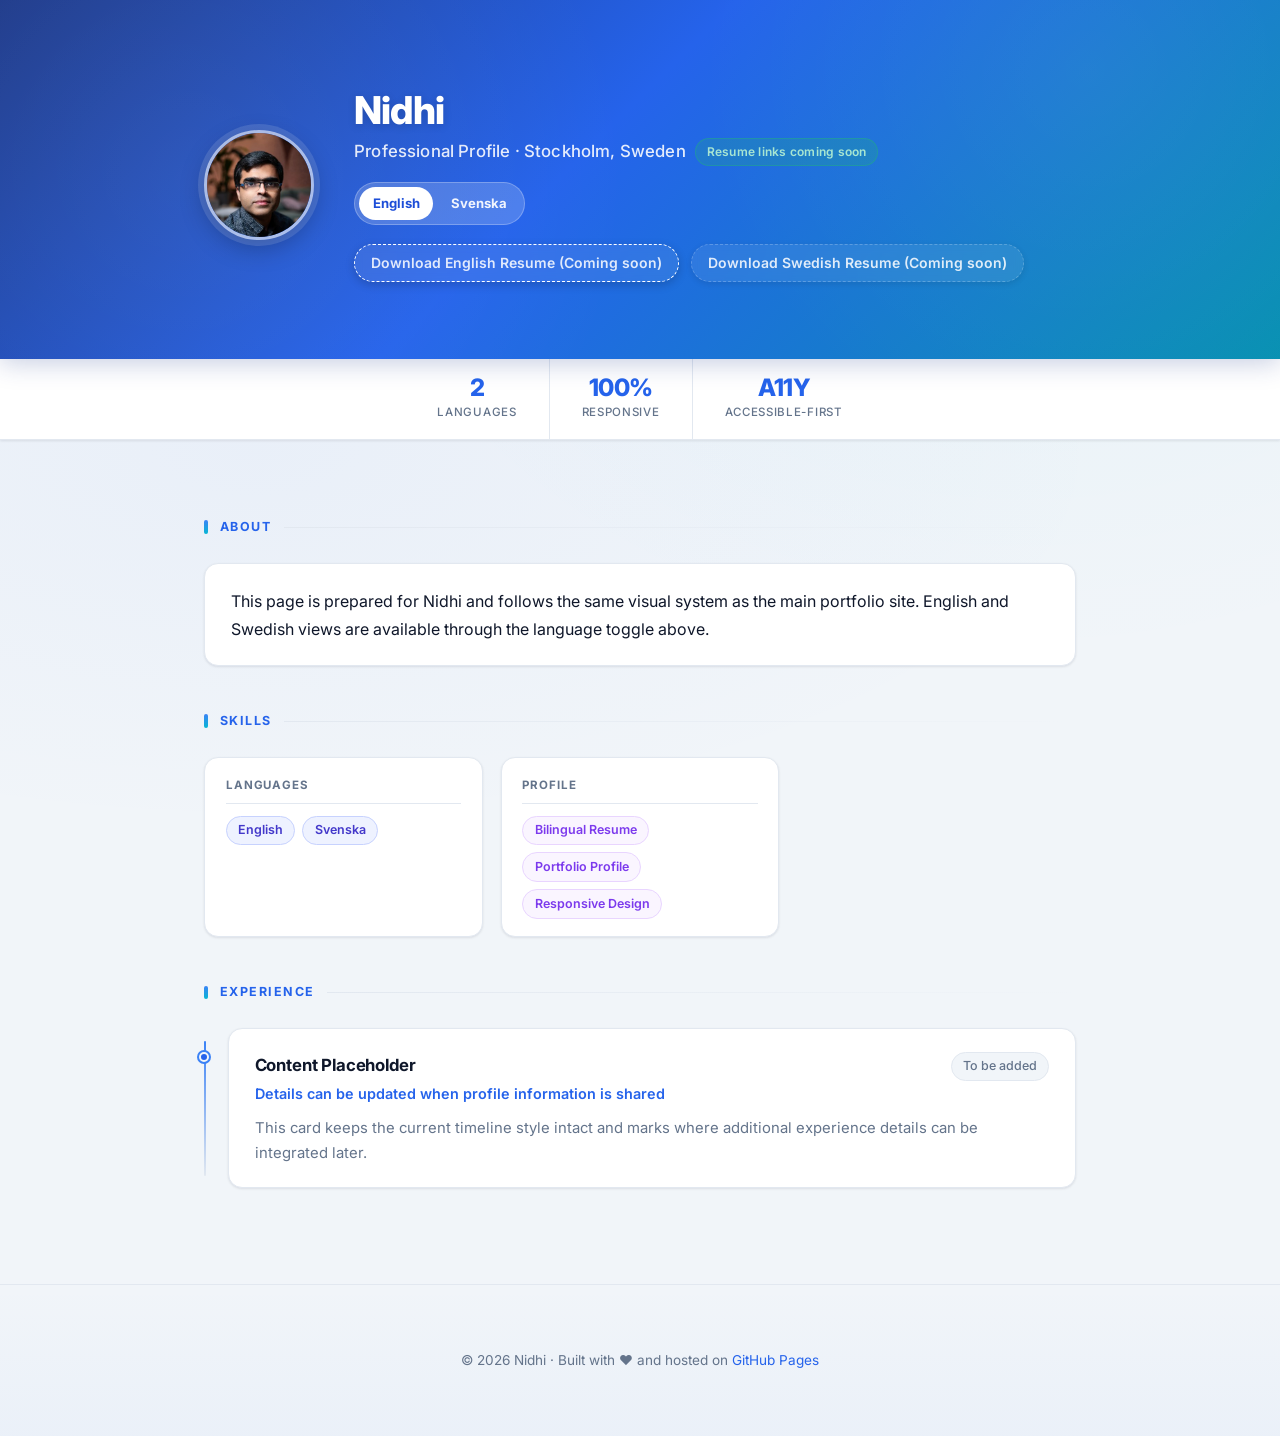
==== nidhi.html @ 3998fdfc "Add bilingual nidhi profile page with resume placeholders" ====
<!DOCTYPE html>
<html lang="en">
<head>
  <meta charset="UTF-8" />
  <meta name="viewport" content="width=device-width, initial-scale=1.0" />
  <meta name="description" content="Nidhi — Profile page with bilingual English/Swedish content and resume placeholders." />
  <title>Nidhi — Profile</title>
  <link rel="preconnect" href="https://fonts.googleapis.com" />
  <link rel="preconnect" href="https://fonts.gstatic.com" crossorigin />
  <link href="https://fonts.googleapis.com/css2?family=Inter:wght@400;500;600;700;800&display=swap" rel="stylesheet" />
  <link rel="stylesheet" href="style.css" />
  <script>document.documentElement.classList.add('js');</script>
  <style>
    .language-toggle {
      margin-top: 1rem;
      display: inline-flex;
      padding: 0.25rem;
      border-radius: 999px;
      background: rgba(255,255,255,0.18);
      border: 1px solid rgba(255,255,255,0.25);
      gap: 0.25rem;
    }

    .language-toggle button {
      border: 0;
      background: transparent;
      color: rgba(255,255,255,0.92);
      font: inherit;
      font-size: 0.82rem;
      font-weight: 700;
      padding: 0.35rem 0.85rem;
      border-radius: 999px;
      cursor: pointer;
      transition: background 0.2s ease, color 0.2s ease;
    }

    .language-toggle button[aria-pressed="true"] {
      background: #fff;
      color: var(--primary-dark);
    }

    .language-toggle button:focus-visible {
      outline: 2px solid #fff;
      outline-offset: 2px;
    }

    .hero-links a.is-placeholder {
      background: rgba(255,255,255,0.08);
      color: rgba(255,255,255,0.85);
      border-style: dashed;
      cursor: not-allowed;
    }

    .hero-links a.is-placeholder:hover {
      transform: none;
      box-shadow: 0 2px 6px rgba(0,0,0,0.1);
      background: rgba(255,255,255,0.08);
      border-color: rgba(255,255,255,0.22);
      text-decoration: none;
    }

    .translation-block[hidden] {
      display: none;
    }
  </style>
</head>
<body>
  <div id="compact-nav" aria-hidden="true" inert>
    <div class="compact-nav-inner">
      <span class="compact-nav-name">Nidhi</span>
      <nav class="compact-nav-links" aria-label="Page sections">
        <a href="#about">About</a>
        <a href="#skills">Skills</a>
        <a href="#experience">Experience</a>
      </nav>
      <a href="#" class="compact-nav-download" aria-disabled="true" onclick="return false;" title="Placeholder link for English resume">
        <svg width="13" height="13" viewBox="0 0 24 24" fill="currentColor" aria-hidden="true"><path d="M12 16l-5-5h3V4h4v7h3l-5 5zm-7 2h14v2H5v-2z"/></svg>
        Resume (EN)
      </a>
    </div>
  </div>

  <header class="hero" id="hero">
    <div class="container">
      <img class="avatar" src="agile_search_65_rt_optimized.jpg" alt="Nidhi" width="110" height="110" />
      <div class="hero-info">
        <h1>Nidhi</h1>
        <p class="title">
          <span data-i18n="title">Professional Profile · Stockholm, Sweden</span>
          <span class="status-badge" data-i18n="availability">Resume links coming soon</span>
        </p>

        <div class="language-toggle" role="group" aria-label="Language selector">
          <button id="lang-en" type="button" aria-pressed="true" aria-controls="content-en">English</button>
          <button id="lang-sv" type="button" aria-pressed="false" aria-controls="content-sv">Svenska</button>
        </div>

        <nav class="hero-links" aria-label="Profile actions">
          <a href="#" class="hero-download-cta is-placeholder" aria-disabled="true" onclick="return false;" title="Placeholder link for English resume" data-i18n="resumeEnCta">Download English Resume (Coming soon)</a>
          <a href="#" class="is-placeholder" aria-disabled="true" onclick="return false;" title="Placeholder link for Swedish resume" data-i18n="resumeSvCta">Download Swedish Resume (Coming soon)</a>
        </nav>
      </div>
    </div>
  </header>

  <div class="stats-strip">
    <div class="container stats-strip-inner">
      <div class="stat-chip"><span class="stat-num">2</span><span class="stat-label" data-i18n="statLanguages">Languages</span></div>
      <div class="stat-chip"><span class="stat-num">100%</span><span class="stat-label" data-i18n="statResponsive">Responsive</span></div>
      <div class="stat-chip"><span class="stat-num">A11Y</span><span class="stat-label" data-i18n="statAccessible">Accessible-first</span></div>
    </div>
  </div>

  <main class="container">
    <section id="about" class="reveal" aria-labelledby="about-heading">
      <h2 class="section-title" id="about-heading" data-i18n="aboutHeading">About</h2>

      <div id="content-en" class="translation-block" lang="en">
        <p class="about-text">This page is prepared for Nidhi and follows the same visual system as the main portfolio site. English and Swedish views are available through the language toggle above.</p>
      </div>

      <div id="content-sv" class="translation-block" lang="sv" hidden>
        <p class="about-text">Den här sidan är förberedd för Nidhi och följer samma visuella stil som huvudportföljen. Engelska och svenska vyer finns via språkväxlaren ovan.</p>
      </div>
    </section>

    <section id="skills" class="reveal" aria-labelledby="skills-heading">
      <h2 class="section-title" id="skills-heading" data-i18n="skillsHeading">Skills</h2>
      <div class="skills-grid">
        <div class="skill-category" data-cat="languages">
          <h3 data-i18n="skillsLangHeading">Languages</h3>
          <div class="tags"><span class="tag">English</span><span class="tag">Svenska</span></div>
        </div>
        <div class="skill-category" data-cat="domains">
          <h3 data-i18n="skillsProfileHeading">Profile</h3>
          <div class="tags"><span class="tag" data-i18n="tagBilingual">Bilingual Resume</span><span class="tag" data-i18n="tagPortfolio">Portfolio Profile</span><span class="tag" data-i18n="tagResponsive">Responsive Design</span></div>
        </div>
      </div>
    </section>

    <section id="experience" class="reveal" aria-labelledby="experience-heading">
      <h2 class="section-title" id="experience-heading" data-i18n="experienceHeading">Experience</h2>
      <div class="timeline">
        <article class="card">
          <div class="card-header">
            <div>
              <div class="card-title" data-i18n="placeholderTitle">Content Placeholder</div>
              <div class="card-subtitle" data-i18n="placeholderSubtitle">Details can be updated when profile information is shared</div>
            </div>
            <span class="card-period" data-i18n="placeholderPeriod">To be added</span>
          </div>
          <div class="card-desc" data-i18n="placeholderDesc">This card keeps the current timeline style intact and marks where additional experience details can be integrated later.</div>
        </article>
      </div>
    </section>
  </main>

  <footer>
    <div class="container">
      <p>© <span id="year"></span> Nidhi · Built with ♥ and hosted on <a href="https://pages.github.com" target="_blank" rel="noopener noreferrer">GitHub Pages</a></p>
    </div>
  </footer>

  <script>
    const translations = {
      en: {
        pageTitle: 'Nidhi — Profile',
        title: 'Professional Profile · Stockholm, Sweden',
        availability: 'Resume links coming soon',
        resumeEnCta: 'Download English Resume (Coming soon)',
        resumeSvCta: 'Download Swedish Resume (Coming soon)',
        statLanguages: 'Languages',
        statResponsive: 'Responsive',
        statAccessible: 'Accessible-first',
        aboutHeading: 'About',
        skillsHeading: 'Skills',
        skillsLangHeading: 'Languages',
        skillsProfileHeading: 'Profile',
        tagBilingual: 'Bilingual Resume',
        tagPortfolio: 'Portfolio Profile',
        tagResponsive: 'Responsive Design',
        experienceHeading: 'Experience',
        placeholderTitle: 'Content Placeholder',
        placeholderSubtitle: 'Details can be updated when profile information is shared',
        placeholderPeriod: 'To be added',
        placeholderDesc: 'This card keeps the current timeline style intact and marks where additional experience details can be integrated later.'
      },
      sv: {
        pageTitle: 'Nidhi — Profil',
        title: 'Professionell profil · Stockholm, Sverige',
        availability: 'CV-länkar kommer snart',
        resumeEnCta: 'Ladda ner engelskt CV (kommer snart)',
        resumeSvCta: 'Ladda ner svenskt CV (kommer snart)',
        statLanguages: 'Språk',
        statResponsive: 'Responsiv',
        statAccessible: 'Tillgänglighetsfokus',
        aboutHeading: 'Om',
        skillsHeading: 'Kompetenser',
        skillsLangHeading: 'Språk',
        skillsProfileHeading: 'Profil',
        tagBilingual: 'Tvåspråkigt CV',
        tagPortfolio: 'Portföljprofil',
        tagResponsive: 'Responsiv design',
        experienceHeading: 'Erfarenhet',
        placeholderTitle: 'Platshållare för innehåll',
        placeholderSubtitle: 'Detaljer kan uppdateras när profilinformation delas',
        placeholderPeriod: 'Läggs till senare',
        placeholderDesc: 'Det här kortet behåller den befintliga tidslinjestilen och markerar var ytterligare erfarenhetsdetaljer kan läggas till senare.'
      }
    };

    function setLanguage(lang) {
      const isEnglish = lang === 'en';
      const enBtn = document.getElementById('lang-en');
      const svBtn = document.getElementById('lang-sv');
      const enBlock = document.getElementById('content-en');
      const svBlock = document.getElementById('content-sv');

      enBtn.setAttribute('aria-pressed', String(isEnglish));
      svBtn.setAttribute('aria-pressed', String(!isEnglish));
      enBlock.hidden = !isEnglish;
      svBlock.hidden = isEnglish;
      document.documentElement.lang = lang;
      document.title = translations[lang].pageTitle;

      document.querySelectorAll('[data-i18n]').forEach((el) => {
        const key = el.getAttribute('data-i18n');
        if (translations[lang][key]) {
          el.textContent = translations[lang][key];
        }
      });
    }

    document.getElementById('lang-en').addEventListener('click', () => setLanguage('en'));
    document.getElementById('lang-sv').addEventListener('click', () => setLanguage('sv'));

    document.getElementById('year').textContent = new Date().getFullYear();

    const hero = document.getElementById('hero');
    const compactNav = document.getElementById('compact-nav');
    const observer = new IntersectionObserver(
      ([entry]) => {
        const visible = !entry.isIntersecting;
        compactNav.classList.toggle('compact-nav--visible', visible);
        compactNav.setAttribute('aria-hidden', String(!visible));
        if (visible) {
          compactNav.removeAttribute('inert');
        } else {
          compactNav.setAttribute('inert', '');
        }
      },
      { threshold: 0.1 }
    );
    observer.observe(hero);

    const revealObserver = new IntersectionObserver(
      (entries) => {
        entries.forEach(entry => {
          if (entry.isIntersecting) {
            entry.target.classList.add('revealed');
            revealObserver.unobserve(entry.target);
          }
        });
      },
      { threshold: 0.08 }
    );
    document.querySelectorAll('.reveal, .card, .skill-category, .stat-chip').forEach(el => {
      revealObserver.observe(el);
    });
  </script>
</body>
</html>
---- style.css ----
/* Reset & Base */
*, *::before, *::after {
  box-sizing: border-box;
  margin: 0;
  padding: 0;
}

:root {
  --primary: #2563eb;
  --primary-dark: #1d4ed8;
  --primary-light: #3b82f6;
  --accent: #06b6d4;
  --accent2: #8b5cf6;
  --text: #0f172a;
  --text-muted: #64748b;
  --bg: #f1f5f9;
  --card: #ffffff;
  --border: #e2e8f0;
  --tag-bg: #eff6ff;
  --tag-color: #1d4ed8;
  --shadow-sm: 0 1px 3px rgba(15,23,42,0.06), 0 1px 2px rgba(15,23,42,0.04);
  --shadow-md: 0 4px 12px rgba(15,23,42,0.08), 0 2px 6px rgba(15,23,42,0.05);
  --shadow-lg: 0 10px 30px rgba(37,99,235,0.12), 0 4px 12px rgba(37,99,235,0.06);
  /* Skill-category palette */
  --cat-languages-bg: #eef2ff;
  --cat-languages-color: #4338ca;
  --cat-languages-border: #c7d2fe;
  --cat-cloud-bg: #e0f2fe;
  --cat-cloud-color: #0369a1;
  --cat-cloud-border: #bae6fd;
  --cat-data-bg: #f0fdfa;
  --cat-data-color: #0f766e;
  --cat-data-border: #99f6e4;
  --cat-devops-bg: #f0fdf4;
  --cat-devops-color: #15803d;
  --cat-devops-border: #bbf7d0;
  --cat-arch-bg: #fffbeb;
  --cat-arch-color: #b45309;
  --cat-arch-border: #fde68a;
  --cat-domains-bg: #faf5ff;
  --cat-domains-color: #7c3aed;
  --cat-domains-border: #e9d5ff;
}

html {
  scroll-behavior: smooth;
  scroll-padding-top: 60px; /* offset anchor scrolling by the height of the compact sticky nav */
}

@media (prefers-reduced-motion: reduce) {
  html { scroll-behavior: auto; }
  .card, .tag, .hero-links a, .skill-category,
  .about-text, .stat-chip, .reveal, #compact-nav {
    transition: none !important;
    animation: none !important;
    opacity: 1 !important;
    transform: none !important;
  }
}

body {
  font-family: 'Inter', 'Segoe UI', system-ui, -apple-system, sans-serif;
  background: var(--bg);
  color: var(--text);
  line-height: 1.65;
  background-image:
    radial-gradient(ellipse at 20% 50%, rgba(37,99,235,0.04) 0%, transparent 60%),
    radial-gradient(ellipse at 80% 10%, rgba(6,182,212,0.05) 0%, transparent 50%);
}

@media (min-width: 768px) and (prefers-reduced-motion: no-preference) {
  body {
    background-attachment: fixed;
  }
}

a {
  color: var(--primary);
  text-decoration: none;
}

a:hover {
  color: var(--primary-dark);
  text-decoration: underline;
}

/* Layout */
.container {
  max-width: 920px;
  margin: 0 auto;
  padding: 2rem 1.5rem;
}

/* ═══════════  COMPACT STICKY NAV  ═══════════ */
#compact-nav {
  position: fixed;
  top: 0;
  left: 0;
  right: 0;
  z-index: 200;
  background: rgba(15, 23, 42, 0.94);
  backdrop-filter: blur(10px);
  -webkit-backdrop-filter: blur(10px);
  border-bottom: 1px solid rgba(255,255,255,0.08);
  box-shadow: 0 2px 16px rgba(0,0,0,0.25);
  transform: translateY(-100%);
  opacity: 0;
  visibility: hidden;
  transition: transform 0.3s ease, opacity 0.3s ease, visibility 0s linear 0.3s;
  pointer-events: none;
}

#compact-nav.compact-nav--visible {
  transform: translateY(0);
  opacity: 1;
  visibility: visible;
  transition: transform 0.3s ease, opacity 0.3s ease, visibility 0s linear 0s;
  pointer-events: auto;
}

.compact-nav-inner {
  max-width: 920px;
  margin: 0 auto;
  padding: 0 1.5rem;
  height: 52px;
  display: flex;
  align-items: center;
  gap: 1.5rem;
}

.compact-nav-name {
  font-size: 0.95rem;
  font-weight: 700;
  color: #fff;
  white-space: nowrap;
  flex-shrink: 0;
}

.compact-nav-links {
  display: flex;
  gap: 0.25rem;
  flex: 1;
  flex-wrap: nowrap;
  overflow-x: auto;
  overflow-y: hidden;
}

.compact-nav-links a {
  color: rgba(255,255,255,0.7);
  font-size: 0.82rem;
  font-weight: 500;
  padding: 0.3rem 0.65rem;
  border-radius: 6px;
  transition: background 0.15s, color 0.15s;
  white-space: nowrap;
}

.compact-nav-links a:hover {
  color: #fff;
  background: rgba(255,255,255,0.1);
  text-decoration: none;
}

.compact-nav-download {
  display: flex;
  align-items: center;
  gap: 0.4rem;
  background: var(--primary);
  color: #fff !important;
  font-size: 0.8rem;
  font-weight: 600;
  padding: 0.35rem 0.85rem;
  border-radius: 6px;
  white-space: nowrap;
  flex-shrink: 0;
  transition: background 0.15s;
  text-decoration: none;
}

.compact-nav-download:hover {
  background: var(--primary-dark);
  text-decoration: none;
}

/* ═══════════  HERO  ═══════════ */
.hero {
  background: linear-gradient(135deg, #1e3a8a 0%, #2563eb 45%, #0891b2 100%);
  color: #fff;
  padding: 3.5rem 0 2.8rem;
  position: relative;
  box-shadow: 0 4px 24px rgba(30,58,138,0.25);
}

.hero::before {
  content: '';
  position: absolute;
  inset: 0;
  background-image:
    radial-gradient(circle at 15% 50%, rgba(255,255,255,0.06) 0%, transparent 40%),
    radial-gradient(circle at 85% 20%, rgba(255,255,255,0.05) 0%, transparent 35%);
  pointer-events: none;
}

.hero .container {
  display: flex;
  align-items: center;
  gap: 2.5rem;
  flex-wrap: wrap;
  position: relative;
}

.avatar {
  width: 110px;
  height: 110px;
  border-radius: 50%;
  object-fit: cover;
  flex-shrink: 0;
  border: 3px solid rgba(255,255,255,0.6);
  box-shadow:
    0 0 0 6px rgba(255,255,255,0.12),
    0 8px 24px rgba(0,0,0,0.25);
}

.hero .container > picture {
  flex-shrink: 0;
}

.hero-info h1 {
  font-size: 2.4rem;
  font-weight: 800;
  line-height: 1.15;
  letter-spacing: -0.02em;
  text-shadow: 0 2px 8px rgba(0,0,0,0.15);
}

.hero-info .title {
  font-size: 1.05rem;
  font-weight: 500;
  opacity: 0.88;
  margin-top: 0.35rem;
  letter-spacing: 0.01em;
  display: flex;
  align-items: center;
  flex-wrap: wrap;
  gap: 0.6rem;
}

/* ── Status badge ── */
.status-badge {
  display: inline-flex;
  align-items: center;
  gap: 0.3rem;
  font-size: 0.75rem;
  font-weight: 600;
  background: rgba(34, 197, 94, 0.2);
  color: #bbf7d0;
  border: 1px solid rgba(34,197,94,0.35);
  padding: 0.2rem 0.65rem;
  border-radius: 99px;
  letter-spacing: 0.02em;
}

.hero-links {
  display: flex;
  flex-wrap: wrap;
  gap: 0.75rem;
  margin-top: 1.2rem;
}

.hero-links a {
  color: #fff;
  font-size: 0.875rem;
  font-weight: 600;
  display: flex;
  align-items: center;
  gap: 0.45rem;
  background: rgba(255,255,255,0.15);
  backdrop-filter: blur(4px);
  padding: 0.4rem 1rem;
  border-radius: 99px;
  border: 1px solid rgba(255,255,255,0.22);
  transition: background 0.2s, transform 0.15s, box-shadow 0.2s;
  box-shadow: 0 2px 6px rgba(0,0,0,0.1);
}

.hero-links a:hover {
  background: rgba(255,255,255,0.28);
  border-color: rgba(255,255,255,0.4);
  text-decoration: none;
  transform: translateY(-1px);
  box-shadow: 0 4px 12px rgba(0,0,0,0.15);
}

/* ── Prominent Download CTA ── */
.hero-links a.hero-download-cta {
  background: #fff;
  color: var(--primary-dark);
  border-color: #fff;
  box-shadow: 0 3px 10px rgba(0,0,0,0.18);
}

.hero-links a.hero-download-cta:hover {
  background: #f0f9ff;
  border-color: #f0f9ff;
  transform: translateY(-2px);
  box-shadow: 0 6px 18px rgba(0,0,0,0.22);
}

/* ═══════════  STATS STRIP  ═══════════ */
.stats-strip {
  background: var(--card);
  border-bottom: 1px solid var(--border);
  box-shadow: var(--shadow-sm);
}

.stats-strip-inner {
  display: flex;
  justify-content: center;
  gap: 0;
  flex-wrap: wrap;
  padding-top: 0;
  padding-bottom: 0;
}

.stat-chip {
  display: flex;
  flex-direction: column;
  align-items: center;
  padding: 1.1rem 2rem;
  gap: 0.15rem;
  border-right: 1px solid var(--border);
  transition: opacity 0.5s ease, transform 0.5s ease, background 0.2s;
}

html.js .stat-chip:not(.revealed) {
  opacity: 0;
  transform: translateY(12px);
}

.stat-chip.revealed {
  opacity: 1;
  transform: none;
}

.stat-chip:last-child {
  border-right: none;
}

.stat-chip:hover {
  background: var(--bg);
}

.stat-num {
  font-size: 1.5rem;
  font-weight: 800;
  color: var(--primary);
  line-height: 1;
  letter-spacing: -0.02em;
}

.stat-label {
  font-size: 0.72rem;
  font-weight: 500;
  color: var(--text-muted);
  text-transform: uppercase;
  letter-spacing: 0.06em;
  white-space: nowrap;
}

/* ═══════════  SECTIONS  ═══════════ */
section {
  padding: 2.8rem 0 0;
}

.section-title {
  font-size: 0.78rem;
  font-weight: 700;
  text-transform: uppercase;
  letter-spacing: 0.12em;
  color: var(--primary);
  display: flex;
  align-items: center;
  gap: 0.75rem;
  margin-bottom: 1.6rem;
}

.section-title::before {
  content: '';
  display: inline-block;
  width: 4px;
  height: 1.1em;
  background: linear-gradient(180deg, var(--primary-light), var(--accent));
  border-radius: 2px;
  flex-shrink: 0;
}

.section-title::after {
  content: '';
  flex: 1;
  height: 1px;
  background: linear-gradient(90deg, var(--border) 0%, transparent 100%);
}

/* ═══════════  ABOUT  ═══════════ */
.about-text {
  font-size: 1rem;
  color: var(--text);
  line-height: 1.75;
  background: var(--card);
  border: 1px solid var(--border);
  border-radius: 14px;
  padding: 1.4rem 1.6rem;
  box-shadow: var(--shadow-sm);
  transition: box-shadow 0.2s, transform 0.2s;
}

.about-text:hover {
  box-shadow: var(--shadow-md);
  transform: translateY(-2px);
}

/* ═══════════  SKILLS  ═══════════ */
.skills-grid {
  display: grid;
  grid-template-columns: repeat(auto-fill, minmax(230px, 1fr));
  gap: 1.1rem;
}

.skill-category {
  background: var(--card);
  border: 1px solid var(--border);
  border-radius: 14px;
  padding: 1.1rem 1.3rem;
  box-shadow: var(--shadow-sm);
  transition: box-shadow 0.2s, transform 0.2s, opacity 0.5s;
}

html.js .skill-category:not(.revealed) {
  opacity: 0;
  transform: translateY(14px);
}

.skill-category.revealed {
  opacity: 1;
  transform: none;
}

.skill-category:hover {
  box-shadow: var(--shadow-md);
  transform: translateY(-2px);
}

.skill-category h3 {
  font-size: 0.72rem;
  font-weight: 700;
  color: var(--text-muted);
  margin-bottom: 0.75rem;
  text-transform: uppercase;
  letter-spacing: 0.08em;
  padding-bottom: 0.5rem;
  border-bottom: 1px solid var(--border);
}

/* ── Category-specific tag colors ── */
.skill-category[data-cat="languages"] .tag {
  background: var(--cat-languages-bg);
  color: var(--cat-languages-color);
  border-color: var(--cat-languages-border);
}
.skill-category[data-cat="languages"] .tag:hover {
  background: var(--cat-languages-color);
  color: #fff;
  border-color: var(--cat-languages-color);
}

.skill-category[data-cat="cloud"] .tag {
  background: var(--cat-cloud-bg);
  color: var(--cat-cloud-color);
  border-color: var(--cat-cloud-border);
}
.skill-category[data-cat="cloud"] .tag:hover {
  background: var(--cat-cloud-color);
  color: #fff;
  border-color: var(--cat-cloud-color);
}

.skill-category[data-cat="data"] .tag {
  background: var(--cat-data-bg);
  color: var(--cat-data-color);
  border-color: var(--cat-data-border);
}
.skill-category[data-cat="data"] .tag:hover {
  background: var(--cat-data-color);
  color: #fff;
  border-color: var(--cat-data-color);
}

.skill-category[data-cat="devops"] .tag {
  background: var(--cat-devops-bg);
  color: var(--cat-devops-color);
  border-color: var(--cat-devops-border);
}
.skill-category[data-cat="devops"] .tag:hover {
  background: var(--cat-devops-color);
  color: #fff;
  border-color: var(--cat-devops-color);
}

.skill-category[data-cat="arch"] .tag {
  background: var(--cat-arch-bg);
  color: var(--cat-arch-color);
  border-color: var(--cat-arch-border);
}
.skill-category[data-cat="arch"] .tag:hover {
  background: var(--cat-arch-color);
  color: #fff;
  border-color: var(--cat-arch-color);
}

.skill-category[data-cat="domains"] .tag {
  background: var(--cat-domains-bg);
  color: var(--cat-domains-color);
  border-color: var(--cat-domains-border);
}
.skill-category[data-cat="domains"] .tag:hover {
  background: var(--cat-domains-color);
  color: #fff;
  border-color: var(--cat-domains-color);
}

.tags {
  display: flex;
  flex-wrap: wrap;
  gap: 0.45rem;
}

.tag {
  background: var(--tag-bg);
  color: var(--tag-color);
  font-size: 0.78rem;
  font-weight: 600;
  padding: 0.22rem 0.7rem;
  border-radius: 99px;
  border: 1px solid #bfdbfe;
  transition: background 0.15s, color 0.15s, transform 0.15s;
}

.tag:hover {
  background: var(--primary);
  color: #fff;
  border-color: var(--primary);
  transform: scale(1.05);
}

/* ═══════════  EXPERIENCE & EDUCATION — TIMELINE  ═══════════ */
.timeline {
  display: flex;
  flex-direction: column;
  gap: 1rem;
  position: relative;
}

.timeline::before {
  content: '';
  position: absolute;
  left: 0;
  top: 0.8rem;
  bottom: 0.8rem;
  width: 2px;
  background: linear-gradient(180deg, var(--primary-light) 0%, var(--border) 100%);
  border-radius: 2px;
}

.card {
  background: var(--card);
  border: 1px solid var(--border);
  border-radius: 14px;
  padding: 1.4rem 1.6rem;
  box-shadow: var(--shadow-sm);
  transition: box-shadow 0.22s, transform 0.22s, opacity 0.5s;
  margin-left: 1.5rem;
  position: relative;
}

html.js .card:not(.revealed) {
  opacity: 0;
  transform: translateX(-8px);
}

.card.revealed {
  opacity: 1;
  transform: none;
}

.card::before {
  content: '';
  position: absolute;
  left: -1.85rem;
  top: 1.4rem;
  width: 10px;
  height: 10px;
  border-radius: 50%;
  background: var(--primary);
  border: 2px solid var(--bg);
  box-shadow: 0 0 0 2px var(--primary-light);
}

.card:hover {
  box-shadow: var(--shadow-lg);
  transform: translateX(3px);
}

.card-header {
  display: flex;
  justify-content: space-between;
  align-items: flex-start;
  flex-wrap: wrap;
  gap: 0.5rem;
  margin-bottom: 0.5rem;
}

.card-title {
  font-size: 1.05rem;
  font-weight: 700;
  color: var(--text);
  letter-spacing: -0.01em;
  display: flex;
  align-items: center;
  gap: 0.5rem;
  flex-wrap: wrap;
}

.card-subtitle {
  font-size: 0.9rem;
  color: var(--primary);
  font-weight: 600;
  margin-top: 0.15rem;
}

.card-period {
  font-size: 0.78rem;
  font-weight: 500;
  color: var(--text-muted);
  background: var(--bg);
  padding: 0.2rem 0.7rem;
  border-radius: 99px;
  border: 1px solid var(--border);
  white-space: nowrap;
}

.card-desc {
  margin-top: 0.65rem;
  color: var(--text-muted);
  font-size: 0.93rem;
  line-height: 1.65;
}

.card-desc ul {
  padding-left: 1.2rem;
  margin-top: 0.3rem;
}

.card-desc ul li {
  margin-bottom: 0.3rem;
}

/* ── Tech-stack tag row ── */
.card-stack {
  display: flex;
  flex-wrap: wrap;
  gap: 0.4rem;
  margin-top: 0.9rem;
  padding-top: 0.75rem;
  border-top: 1px dashed var(--border);
}

/* ═══════════  CERTIFICATION BADGES  ═══════════ */
.cert-aws  { border-left: 4px solid #FF9900; }
.cert-azure { border-left: 4px solid #0078D4; }
.cert-gcp  { border-left: 4px solid #34A853; }

.cert-badge {
  display: inline-flex;
  align-items: center;
  justify-content: center;
  font-size: 0.65rem;
  font-weight: 800;
  padding: 0.2rem 0.45rem;
  border-radius: 5px;
  letter-spacing: 0.04em;
  flex-shrink: 0;
}

.cert-badge-aws {
  background: #fff3e0;
  color: #c25200;
  border: 1px solid #ffcc80;
}

.cert-badge-azure {
  background: #e3f2fd;
  color: #0057a8;
  border: 1px solid #90caf9;
}

.cert-badge-gcp {
  background: #e8f5e9;
  color: #1b6e2e;
  border: 1px solid #a5d6a7;
}

/* ═══════════  SCROLL REVEAL (sections)  ═══════════ */
.reveal {
  transition: opacity 0.55s ease, transform 0.55s ease;
}

html.js .reveal:not(.revealed) {
  opacity: 0;
  transform: translateY(20px);
}

.reveal.revealed {
  opacity: 1;
  transform: none;
}

/* ═══════════  PROJECTS (kept for future use)  ═══════════ */
.projects-grid {
  display: grid;
  grid-template-columns: repeat(auto-fill, minmax(260px, 1fr));
  gap: 1.2rem;
}

.project-card .tags {
  margin-bottom: 0.8rem;
}

.project-card {
  background: var(--card);
  border: 1px solid var(--border);
  border-radius: 14px;
  padding: 1.3rem 1.4rem;
  box-shadow: var(--shadow-sm);
  display: flex;
  flex-direction: column;
  transition: box-shadow 0.2s, transform 0.2s;
}

.project-card:hover {
  box-shadow: var(--shadow-lg);
  transform: translateY(-3px);
}

.project-card h3 {
  font-size: 1rem;
  font-weight: 700;
  margin-bottom: 0.4rem;
}

.project-card p {
  font-size: 0.9rem;
  color: var(--text-muted);
  flex: 1;
  margin-bottom: 0.8rem;
}

.project-link {
  font-size: 0.85rem;
  font-weight: 600;
  color: var(--primary);
  align-self: flex-start;
}

/* ═══════════  FOOTER  ═══════════ */
footer {
  margin-top: 4rem;
  padding: 2rem 0;
  text-align: center;
  color: var(--text-muted);
  font-size: 0.85rem;
  border-top: 1px solid var(--border);
  background: linear-gradient(180deg, transparent, rgba(37,99,235,0.03));
}

/* ═══════════  RESPONSIVE  ═══════════ */
@media (max-width: 600px) {
  .hero-info h1 { font-size: 1.8rem; }
  .hero .container { gap: 1.4rem; }
  .avatar { width: 85px; height: 85px; }
  .card-header { flex-direction: column; }
  .timeline::before { display: none; }
  .card { margin-left: 0; }
  .card::before { display: none; }
  .compact-nav-links { display: none; }
  .stat-chip { padding: 0.8rem 1.2rem; }
  .stats-strip-inner { justify-content: flex-start; }
}

/* ═══════════  PRINT STYLESHEET  ═══════════ */
@media print {
  * {
    -webkit-print-color-adjust: exact;
    print-color-adjust: exact;
  }

  #compact-nav,
  .hero-links a.hero-download-cta,
  .status-badge {
    display: none !important;
  }

  body {
    background: #fff !important;
    background-image: none !important;
    color: #000 !important;
    font-size: 10pt;
    line-height: 1.4;
  }

  .hero {
    background: #1e3a8a !important;
    padding: 1.2rem 0;
    box-shadow: none;
    page-break-after: avoid;
  }

  .hero-info h1 {
    font-size: 18pt;
  }

  .stats-strip {
    border: none;
    box-shadow: none;
  }

  .stat-chip {
    opacity: 1 !important;
    transform: none !important;
  }

  .reveal, .card, .skill-category {
    opacity: 1 !important;
    transform: none !important;
    transition: none !important;
  }

  .card {
    box-shadow: none !important;
    border: 1px solid #ccc !important;
    page-break-inside: avoid;
    margin-left: 0 !important;
    transform: none !important;
  }

  .card::before {
    display: none;
  }

  .timeline::before {
    display: none;
  }

  .skill-category {
    box-shadow: none !important;
    border: 1px solid #ddd !important;
  }

  .cert-aws  { border-left: 4px solid #FF9900 !important; }
  .cert-azure { border-left: 4px solid #0078D4 !important; }
  .cert-gcp  { border-left: 4px solid #34A853 !important; }

  footer {
    margin-top: 1rem;
    page-break-before: avoid;
  }

  a[href]::after {
    content: none;
  }
}
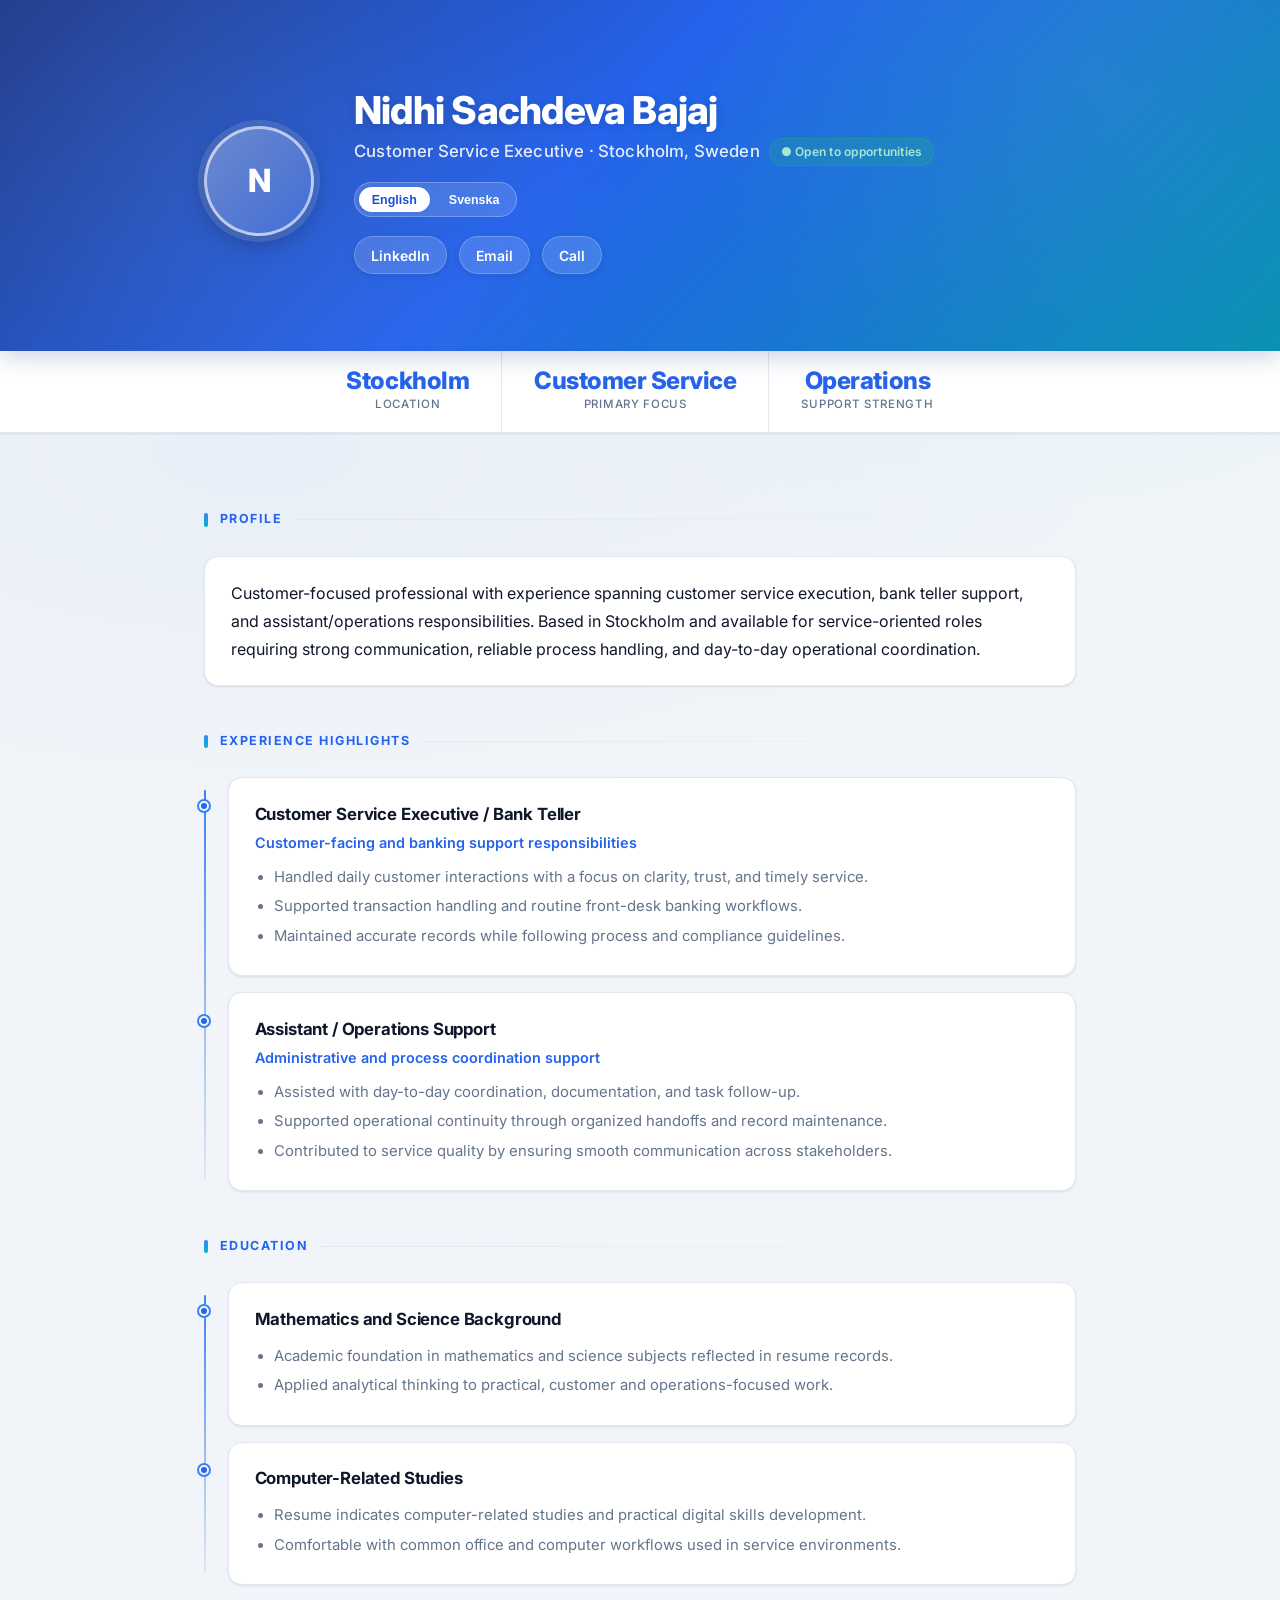
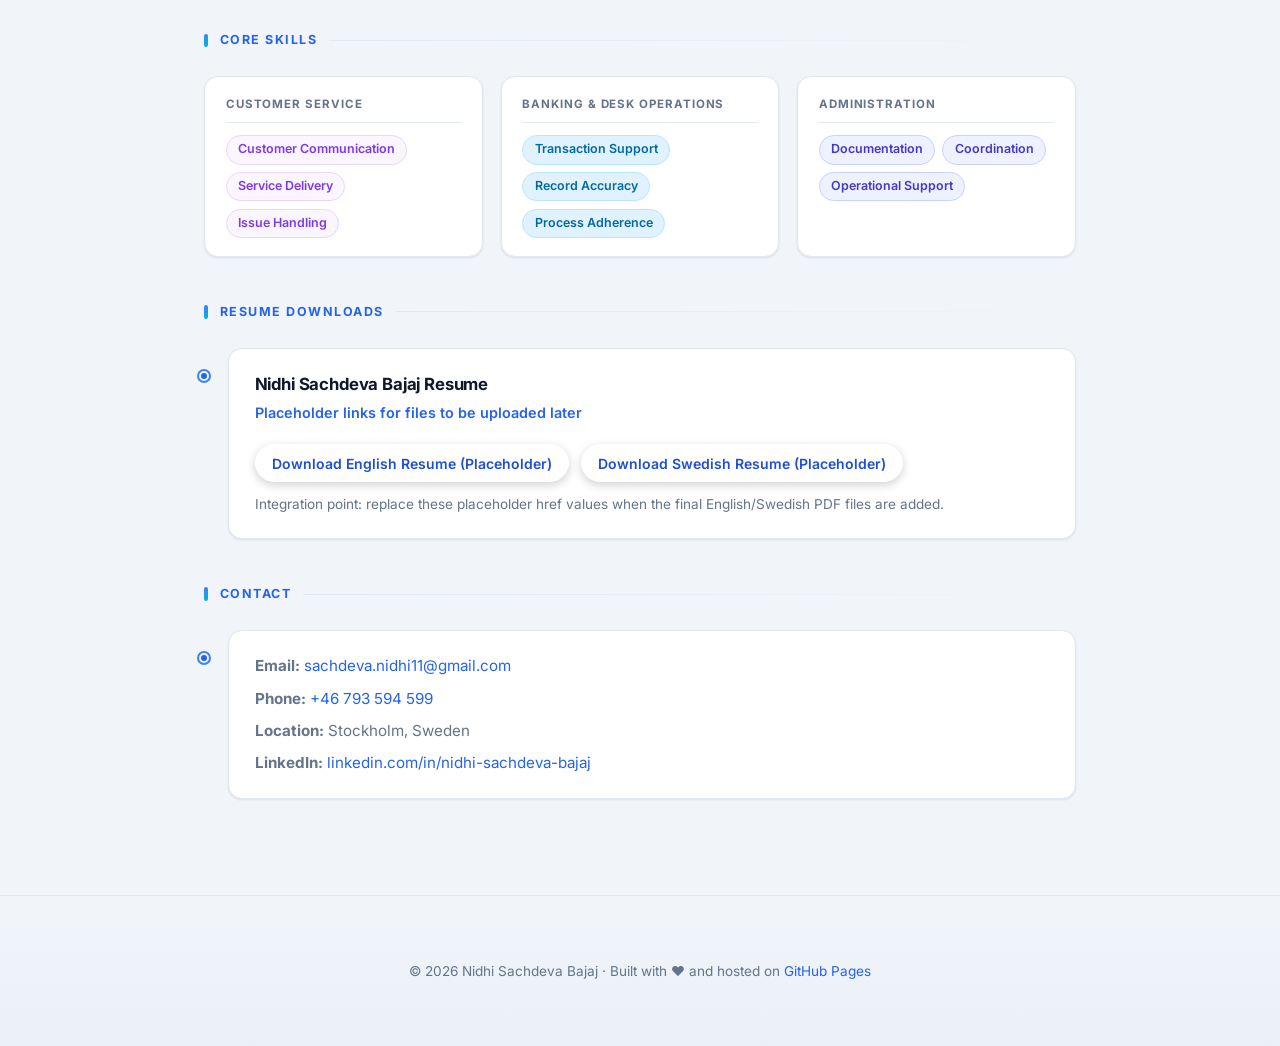
==== commit fe5d923e: "feat: add new nidhi resume page with EN/SV toggle and download placeholders" ====
--- a/nidhi.html
+++ b/nidhi.html
@@ -3,101 +3,93 @@
 <head>
   <meta charset="UTF-8" />
   <meta name="viewport" content="width=device-width, initial-scale=1.0" />
-  <meta name="description" content="Nidhi — Profile page with bilingual English/Swedish content and resume placeholders." />
-  <title>Nidhi — Profile</title>
+  <meta name="description" content="Nidhi Sachdeva Bajaj Resume — customer service, banking support, and operations profile based in Stockholm, Sweden." />
+  <title>Nidhi Sachdeva Bajaj Resume</title>
   <link rel="preconnect" href="https://fonts.googleapis.com" />
   <link rel="preconnect" href="https://fonts.gstatic.com" crossorigin />
   <link href="https://fonts.googleapis.com/css2?family=Inter:wght@400;500;600;700;800&display=swap" rel="stylesheet" />
   <link rel="stylesheet" href="style.css" />
   <script>document.documentElement.classList.add('js');</script>
   <style>
-    .language-toggle {
+    .avatar-placeholder {
+      display: inline-flex;
+      align-items: center;
+      justify-content: center;
+      background: linear-gradient(135deg, rgba(255,255,255,0.3), rgba(255,255,255,0.1));
+      color: #ffffff;
+      font-size: 2rem;
+      font-weight: 800;
+    }
+    .lang-switch {
+      display: inline-flex;
+      align-items: center;
+      gap: 0.4rem;
       margin-top: 1rem;
-      display: inline-flex;
       padding: 0.25rem;
       border-radius: 999px;
-      background: rgba(255,255,255,0.18);
+      background: rgba(255,255,255,0.14);
       border: 1px solid rgba(255,255,255,0.25);
-      gap: 0.25rem;
-    }
-
-    .language-toggle button {
+    }
+    .lang-switch button {
       border: 0;
+      border-radius: 999px;
+      padding: 0.35rem 0.8rem;
+      font-weight: 700;
+      font-size: 0.78rem;
+      cursor: pointer;
+      color: #fff;
       background: transparent;
-      color: rgba(255,255,255,0.92);
-      font: inherit;
-      font-size: 0.82rem;
-      font-weight: 700;
-      padding: 0.35rem 0.85rem;
-      border-radius: 999px;
-      cursor: pointer;
-      transition: background 0.2s ease, color 0.2s ease;
-    }
-
-    .language-toggle button[aria-pressed="true"] {
+    }
+    .lang-switch button[aria-pressed="true"] {
       background: #fff;
       color: var(--primary-dark);
     }
-
-    .language-toggle button:focus-visible {
-      outline: 2px solid #fff;
-      outline-offset: 2px;
-    }
-
-    .hero-links a.is-placeholder {
-      background: rgba(255,255,255,0.08);
-      color: rgba(255,255,255,0.85);
-      border-style: dashed;
-      cursor: not-allowed;
-    }
-
-    .hero-links a.is-placeholder:hover {
-      transform: none;
-      box-shadow: 0 2px 6px rgba(0,0,0,0.1);
-      background: rgba(255,255,255,0.08);
-      border-color: rgba(255,255,255,0.22);
-      text-decoration: none;
-    }
-
-    .translation-block[hidden] {
-      display: none;
+    .placeholder-note {
+      margin-top: 0.7rem;
+      color: var(--text-muted);
+      font-size: 0.85rem;
+    }
+    .contact-list {
+      list-style: none;
+      display: grid;
+      gap: 0.45rem;
+      color: var(--text-muted);
+      font-size: 0.95rem;
     }
   </style>
 </head>
 <body>
   <div id="compact-nav" aria-hidden="true" inert>
     <div class="compact-nav-inner">
-      <span class="compact-nav-name">Nidhi</span>
+      <span class="compact-nav-name">Nidhi Sachdeva Bajaj</span>
       <nav class="compact-nav-links" aria-label="Page sections">
-        <a href="#about">About</a>
-        <a href="#skills">Skills</a>
-        <a href="#experience">Experience</a>
+        <a href="#about" data-i18n="nav_about">About</a>
+        <a href="#experience" data-i18n="nav_experience">Experience</a>
+        <a href="#education" data-i18n="nav_education">Education</a>
+        <a href="#skills" data-i18n="nav_skills">Skills</a>
+        <a href="#downloads" data-i18n="nav_downloads">Downloads</a>
       </nav>
-      <a href="#" class="compact-nav-download" aria-disabled="true" onclick="return false;" title="Placeholder link for English resume">
-        <svg width="13" height="13" viewBox="0 0 24 24" fill="currentColor" aria-hidden="true"><path d="M12 16l-5-5h3V4h4v7h3l-5 5zm-7 2h14v2H5v-2z"/></svg>
-        Resume (EN)
-      </a>
+      <a href="#downloads" class="compact-nav-download" data-i18n="compact_download">Resume PDFs</a>
     </div>
   </div>
 
   <header class="hero" id="hero">
     <div class="container">
-      <img class="avatar" src="agile_search_65_rt_optimized.jpg" alt="Nidhi" width="110" height="110" />
+      <div class="avatar avatar-placeholder" aria-hidden="true">N</div>
       <div class="hero-info">
-        <h1>Nidhi</h1>
+        <h1>Nidhi Sachdeva Bajaj</h1>
         <p class="title">
-          <span data-i18n="title">Professional Profile · Stockholm, Sweden</span>
-          <span class="status-badge" data-i18n="availability">Resume links coming soon</span>
+          <span data-i18n="hero_title">Customer Service Executive · Stockholm, Sweden</span>
+          <span class="status-badge" data-i18n="hero_status">● Open to opportunities</span>
         </p>
-
-        <div class="language-toggle" role="group" aria-label="Language selector">
-          <button id="lang-en" type="button" aria-pressed="true" aria-controls="content-en">English</button>
-          <button id="lang-sv" type="button" aria-pressed="false" aria-controls="content-sv">Svenska</button>
+        <div class="lang-switch" role="group" aria-label="Language switch">
+          <button type="button" data-lang="en" aria-pressed="true">English</button>
+          <button type="button" data-lang="sv" aria-pressed="false">Svenska</button>
         </div>
-
-        <nav class="hero-links" aria-label="Profile actions">
-          <a href="#" class="hero-download-cta is-placeholder" aria-disabled="true" onclick="return false;" title="Placeholder link for English resume" data-i18n="resumeEnCta">Download English Resume (Coming soon)</a>
-          <a href="#" class="is-placeholder" aria-disabled="true" onclick="return false;" title="Placeholder link for Swedish resume" data-i18n="resumeSvCta">Download Swedish Resume (Coming soon)</a>
+        <nav class="hero-links" aria-label="Contact links">
+          <a href="https://www.linkedin.com/in/nidhi-sachdeva-bajaj" target="_blank" rel="noopener noreferrer">LinkedIn</a>
+          <a href="mailto:sachdeva.nidhi11@gmail.com" data-i18n="hero_email">Email</a>
+          <a href="tel:+46793594599" data-i18n="hero_phone">Call</a>
         </nav>
       </div>
     </div>
@@ -105,136 +97,313 @@
 
   <div class="stats-strip">
     <div class="container stats-strip-inner">
-      <div class="stat-chip"><span class="stat-num">2</span><span class="stat-label" data-i18n="statLanguages">Languages</span></div>
-      <div class="stat-chip"><span class="stat-num">100%</span><span class="stat-label" data-i18n="statResponsive">Responsive</span></div>
-      <div class="stat-chip"><span class="stat-num">A11Y</span><span class="stat-label" data-i18n="statAccessible">Accessible-first</span></div>
+      <div class="stat-chip">
+        <span class="stat-num">Stockholm</span>
+        <span class="stat-label" data-i18n="stat_location">Location</span>
+      </div>
+      <div class="stat-chip">
+        <span class="stat-num" data-i18n="stat_role_value">Customer Service</span>
+        <span class="stat-label" data-i18n="stat_role_label">Primary Focus</span>
+      </div>
+      <div class="stat-chip">
+        <span class="stat-num" data-i18n="stat_ops_value">Operations</span>
+        <span class="stat-label" data-i18n="stat_ops_label">Support Strength</span>
+      </div>
     </div>
   </div>
 
   <main class="container">
     <section id="about" class="reveal" aria-labelledby="about-heading">
-      <h2 class="section-title" id="about-heading" data-i18n="aboutHeading">About</h2>
-
-      <div id="content-en" class="translation-block" lang="en">
-        <p class="about-text">This page is prepared for Nidhi and follows the same visual system as the main portfolio site. English and Swedish views are available through the language toggle above.</p>
-      </div>
-
-      <div id="content-sv" class="translation-block" lang="sv" hidden>
-        <p class="about-text">Den här sidan är förberedd för Nidhi och följer samma visuella stil som huvudportföljen. Engelska och svenska vyer finns via språkväxlaren ovan.</p>
-      </div>
-    </section>
-
-    <section id="skills" class="reveal" aria-labelledby="skills-heading">
-      <h2 class="section-title" id="skills-heading" data-i18n="skillsHeading">Skills</h2>
-      <div class="skills-grid">
-        <div class="skill-category" data-cat="languages">
-          <h3 data-i18n="skillsLangHeading">Languages</h3>
-          <div class="tags"><span class="tag">English</span><span class="tag">Svenska</span></div>
-        </div>
-        <div class="skill-category" data-cat="domains">
-          <h3 data-i18n="skillsProfileHeading">Profile</h3>
-          <div class="tags"><span class="tag" data-i18n="tagBilingual">Bilingual Resume</span><span class="tag" data-i18n="tagPortfolio">Portfolio Profile</span><span class="tag" data-i18n="tagResponsive">Responsive Design</span></div>
-        </div>
-      </div>
+      <h2 class="section-title" id="about-heading" data-i18n="about_heading">Profile</h2>
+      <p class="about-text" data-i18n="about_text">
+        Customer-focused professional with experience spanning customer service execution, bank teller support, and assistant/operations responsibilities. Based in Stockholm and available for service-oriented roles requiring strong communication, reliable process handling, and day-to-day operational coordination.
+      </p>
     </section>
 
     <section id="experience" class="reveal" aria-labelledby="experience-heading">
-      <h2 class="section-title" id="experience-heading" data-i18n="experienceHeading">Experience</h2>
+      <h2 class="section-title" id="experience-heading" data-i18n="experience_heading">Experience Highlights</h2>
       <div class="timeline">
         <article class="card">
           <div class="card-header">
             <div>
-              <div class="card-title" data-i18n="placeholderTitle">Content Placeholder</div>
-              <div class="card-subtitle" data-i18n="placeholderSubtitle">Details can be updated when profile information is shared</div>
+              <div class="card-title" data-i18n="exp1_title">Customer Service Executive / Bank Teller</div>
+              <div class="card-subtitle" data-i18n="exp1_subtitle">Customer-facing and banking support responsibilities</div>
             </div>
-            <span class="card-period" data-i18n="placeholderPeriod">To be added</span>
-          </div>
-          <div class="card-desc" data-i18n="placeholderDesc">This card keeps the current timeline style intact and marks where additional experience details can be integrated later.</div>
+          </div>
+          <div class="card-desc">
+            <ul>
+              <li data-i18n="exp1_b1">Handled daily customer interactions with a focus on clarity, trust, and timely service.</li>
+              <li data-i18n="exp1_b2">Supported transaction handling and routine front-desk banking workflows.</li>
+              <li data-i18n="exp1_b3">Maintained accurate records while following process and compliance guidelines.</li>
+            </ul>
+          </div>
         </article>
-      </div>
+
+        <article class="card">
+          <div class="card-header">
+            <div>
+              <div class="card-title" data-i18n="exp2_title">Assistant / Operations Support</div>
+              <div class="card-subtitle" data-i18n="exp2_subtitle">Administrative and process coordination support</div>
+            </div>
+          </div>
+          <div class="card-desc">
+            <ul>
+              <li data-i18n="exp2_b1">Assisted with day-to-day coordination, documentation, and task follow-up.</li>
+              <li data-i18n="exp2_b2">Supported operational continuity through organized handoffs and record maintenance.</li>
+              <li data-i18n="exp2_b3">Contributed to service quality by ensuring smooth communication across stakeholders.</li>
+            </ul>
+          </div>
+        </article>
+      </div>
+    </section>
+
+    <section id="education" class="reveal" aria-labelledby="education-heading">
+      <h2 class="section-title" id="education-heading" data-i18n="education_heading">Education</h2>
+      <div class="timeline">
+        <article class="card">
+          <div class="card-header">
+            <div>
+              <div class="card-title" data-i18n="edu1_title">Mathematics and Science Background</div>
+            </div>
+          </div>
+          <div class="card-desc">
+            <ul>
+              <li data-i18n="edu1_b1">Academic foundation in mathematics and science subjects reflected in resume records.</li>
+              <li data-i18n="edu1_b2">Applied analytical thinking to practical, customer and operations-focused work.</li>
+            </ul>
+          </div>
+        </article>
+
+        <article class="card">
+          <div class="card-header">
+            <div>
+              <div class="card-title" data-i18n="edu2_title">Computer-Related Studies</div>
+            </div>
+          </div>
+          <div class="card-desc">
+            <ul>
+              <li data-i18n="edu2_b1">Resume indicates computer-related studies and practical digital skills development.</li>
+              <li data-i18n="edu2_b2">Comfortable with common office and computer workflows used in service environments.</li>
+            </ul>
+          </div>
+        </article>
+      </div>
+    </section>
+
+    <section id="skills" class="reveal" aria-labelledby="skills-heading">
+      <h2 class="section-title" id="skills-heading" data-i18n="skills_heading">Core Skills</h2>
+      <div class="skills-grid">
+        <div class="skill-category" data-cat="domains">
+          <h3 data-i18n="skills_cat1">Customer Service</h3>
+          <div class="tags">
+            <span class="tag" data-i18n="skills_c1_t1">Customer Communication</span>
+            <span class="tag" data-i18n="skills_c1_t2">Service Delivery</span>
+            <span class="tag" data-i18n="skills_c1_t3">Issue Handling</span>
+          </div>
+        </div>
+        <div class="skill-category" data-cat="cloud">
+          <h3 data-i18n="skills_cat2">Banking & Desk Operations</h3>
+          <div class="tags">
+            <span class="tag" data-i18n="skills_c2_t1">Transaction Support</span>
+            <span class="tag" data-i18n="skills_c2_t2">Record Accuracy</span>
+            <span class="tag" data-i18n="skills_c2_t3">Process Adherence</span>
+          </div>
+        </div>
+        <div class="skill-category" data-cat="languages">
+          <h3 data-i18n="skills_cat3">Administration</h3>
+          <div class="tags">
+            <span class="tag" data-i18n="skills_c3_t1">Documentation</span>
+            <span class="tag" data-i18n="skills_c3_t2">Coordination</span>
+            <span class="tag" data-i18n="skills_c3_t3">Operational Support</span>
+          </div>
+        </div>
+      </div>
+    </section>
+
+    <section id="downloads" class="reveal" aria-labelledby="downloads-heading">
+      <h2 class="section-title" id="downloads-heading" data-i18n="downloads_heading">Resume Downloads</h2>
+      <article class="card">
+        <div class="card-header">
+          <div>
+            <div class="card-title" data-i18n="downloads_title">Nidhi Sachdeva Bajaj Resume</div>
+            <div class="card-subtitle" data-i18n="downloads_subtitle">Placeholder links for files to be uploaded later</div>
+          </div>
+        </div>
+        <nav class="hero-links" aria-label="Resume download links">
+          <a href="Nidhi_Sachdeva_Bajaj_Resume_EN.pdf" class="hero-download-cta" data-i18n="download_en">Download English Resume (Placeholder)</a>
+          <a href="Nidhi_Sachdeva_Bajaj_Resume_SV.pdf" class="hero-download-cta" data-i18n="download_sv">Download Swedish Resume (Placeholder)</a>
+        </nav>
+        <p class="placeholder-note" data-i18n="downloads_note">Integration point: replace these placeholder href values when the final English/Swedish PDF files are added.</p>
+      </article>
+    </section>
+
+    <section class="reveal" aria-labelledby="contact-heading">
+      <h2 class="section-title" id="contact-heading" data-i18n="contact_heading">Contact</h2>
+      <article class="card">
+        <ul class="contact-list">
+          <li><strong data-i18n="contact_email_label">Email:</strong> <a href="mailto:sachdeva.nidhi11@gmail.com">sachdeva.nidhi11@gmail.com</a></li>
+          <li><strong data-i18n="contact_phone_label">Phone:</strong> <a href="tel:+46793594599">+46 793 594 599</a></li>
+          <li><strong data-i18n="contact_location_label">Location:</strong> Stockholm, Sweden</li>
+          <li><strong data-i18n="contact_linkedin_label">LinkedIn:</strong> <a href="https://www.linkedin.com/in/nidhi-sachdeva-bajaj" target="_blank" rel="noopener noreferrer">linkedin.com/in/nidhi-sachdeva-bajaj</a></li>
+        </ul>
+      </article>
     </section>
   </main>
 
   <footer>
     <div class="container">
-      <p>© <span id="year"></span> Nidhi · Built with ♥ and hosted on <a href="https://pages.github.com" target="_blank" rel="noopener noreferrer">GitHub Pages</a></p>
+      <p>© <span id="year"></span> Nidhi Sachdeva Bajaj · Built with ♥ and hosted on
+        <a href="https://pages.github.com" target="_blank" rel="noopener noreferrer">GitHub Pages</a>
+      </p>
     </div>
   </footer>
 
   <script>
+    document.getElementById('year').textContent = new Date().getFullYear();
+
     const translations = {
       en: {
-        pageTitle: 'Nidhi — Profile',
-        title: 'Professional Profile · Stockholm, Sweden',
-        availability: 'Resume links coming soon',
-        resumeEnCta: 'Download English Resume (Coming soon)',
-        resumeSvCta: 'Download Swedish Resume (Coming soon)',
-        statLanguages: 'Languages',
-        statResponsive: 'Responsive',
-        statAccessible: 'Accessible-first',
-        aboutHeading: 'About',
-        skillsHeading: 'Skills',
-        skillsLangHeading: 'Languages',
-        skillsProfileHeading: 'Profile',
-        tagBilingual: 'Bilingual Resume',
-        tagPortfolio: 'Portfolio Profile',
-        tagResponsive: 'Responsive Design',
-        experienceHeading: 'Experience',
-        placeholderTitle: 'Content Placeholder',
-        placeholderSubtitle: 'Details can be updated when profile information is shared',
-        placeholderPeriod: 'To be added',
-        placeholderDesc: 'This card keeps the current timeline style intact and marks where additional experience details can be integrated later.'
+        nav_about: "About",
+        nav_experience: "Experience",
+        nav_education: "Education",
+        nav_skills: "Skills",
+        nav_downloads: "Downloads",
+        compact_download: "Resume PDFs",
+        hero_title: "Customer Service Executive · Stockholm, Sweden",
+        hero_status: "● Open to opportunities",
+        hero_email: "Email",
+        hero_phone: "Call",
+        stat_location: "Location",
+        stat_role_value: "Customer Service",
+        stat_role_label: "Primary Focus",
+        stat_ops_value: "Operations",
+        stat_ops_label: "Support Strength",
+        about_heading: "Profile",
+        about_text: "Customer-focused professional with experience spanning customer service execution, bank teller support, and assistant/operations responsibilities. Based in Stockholm and available for service-oriented roles requiring strong communication, reliable process handling, and day-to-day operational coordination.",
+        experience_heading: "Experience Highlights",
+        exp1_title: "Customer Service Executive / Bank Teller",
+        exp1_subtitle: "Customer-facing and banking support responsibilities",
+        exp1_b1: "Handled daily customer interactions with a focus on clarity, trust, and timely service.",
+        exp1_b2: "Supported transaction handling and routine front-desk banking workflows.",
+        exp1_b3: "Maintained accurate records while following process and compliance guidelines.",
+        exp2_title: "Assistant / Operations Support",
+        exp2_subtitle: "Administrative and process coordination support",
+        exp2_b1: "Assisted with day-to-day coordination, documentation, and task follow-up.",
+        exp2_b2: "Supported operational continuity through organized handoffs and record maintenance.",
+        exp2_b3: "Contributed to service quality by ensuring smooth communication across stakeholders.",
+        education_heading: "Education",
+        edu1_title: "Mathematics and Science Background",
+        edu1_b1: "Academic foundation in mathematics and science subjects reflected in resume records.",
+        edu1_b2: "Applied analytical thinking to practical, customer and operations-focused work.",
+        edu2_title: "Computer-Related Studies",
+        edu2_b1: "Resume indicates computer-related studies and practical digital skills development.",
+        edu2_b2: "Comfortable with common office and computer workflows used in service environments.",
+        skills_heading: "Core Skills",
+        skills_cat1: "Customer Service",
+        skills_c1_t1: "Customer Communication",
+        skills_c1_t2: "Service Delivery",
+        skills_c1_t3: "Issue Handling",
+        skills_cat2: "Banking & Desk Operations",
+        skills_c2_t1: "Transaction Support",
+        skills_c2_t2: "Record Accuracy",
+        skills_c2_t3: "Process Adherence",
+        skills_cat3: "Administration",
+        skills_c3_t1: "Documentation",
+        skills_c3_t2: "Coordination",
+        skills_c3_t3: "Operational Support",
+        downloads_heading: "Resume Downloads",
+        downloads_title: "Nidhi Sachdeva Bajaj Resume",
+        downloads_subtitle: "Placeholder links for files to be uploaded later",
+        download_en: "Download English Resume (Placeholder)",
+        download_sv: "Download Swedish Resume (Placeholder)",
+        downloads_note: "Integration point: replace these placeholder href values when the final English/Swedish PDF files are added.",
+        contact_heading: "Contact",
+        contact_email_label: "Email:",
+        contact_phone_label: "Phone:",
+        contact_location_label: "Location:",
+        contact_linkedin_label: "LinkedIn:"
       },
       sv: {
-        pageTitle: 'Nidhi — Profil',
-        title: 'Professionell profil · Stockholm, Sverige',
-        availability: 'CV-länkar kommer snart',
-        resumeEnCta: 'Ladda ner engelskt CV (kommer snart)',
-        resumeSvCta: 'Ladda ner svenskt CV (kommer snart)',
-        statLanguages: 'Språk',
-        statResponsive: 'Responsiv',
-        statAccessible: 'Tillgänglighetsfokus',
-        aboutHeading: 'Om',
-        skillsHeading: 'Kompetenser',
-        skillsLangHeading: 'Språk',
-        skillsProfileHeading: 'Profil',
-        tagBilingual: 'Tvåspråkigt CV',
-        tagPortfolio: 'Portföljprofil',
-        tagResponsive: 'Responsiv design',
-        experienceHeading: 'Erfarenhet',
-        placeholderTitle: 'Platshållare för innehåll',
-        placeholderSubtitle: 'Detaljer kan uppdateras när profilinformation delas',
-        placeholderPeriod: 'Läggs till senare',
-        placeholderDesc: 'Det här kortet behåller den befintliga tidslinjestilen och markerar var ytterligare erfarenhetsdetaljer kan läggas till senare.'
+        nav_about: "Om",
+        nav_experience: "Erfarenhet",
+        nav_education: "Utbildning",
+        nav_skills: "Kompetens",
+        nav_downloads: "Nedladdning",
+        compact_download: "CV PDF",
+        hero_title: "Kundserviceansvarig · Stockholm, Sverige",
+        hero_status: "● Öppen för möjligheter",
+        hero_email: "E-post",
+        hero_phone: "Ring",
+        stat_location: "Plats",
+        stat_role_value: "Kundservice",
+        stat_role_label: "Huvudfokus",
+        stat_ops_value: "Driftstöd",
+        stat_ops_label: "Styrka",
+        about_heading: "Profil",
+        about_text: "Kundfokuserad profil med erfarenhet inom kundservice, bankkassa samt assistent- och driftstöd. Baserad i Stockholm och tillgänglig för serviceinriktade roller som kräver tydlig kommunikation, tillförlitliga processer och daglig operativ samordning.",
+        experience_heading: "Erfarenhet i korthet",
+        exp1_title: "Kundserviceansvarig / Bankkassa",
+        exp1_subtitle: "Kundnära och bankrelaterade arbetsuppgifter",
+        exp1_b1: "Hanterade dagliga kundkontakter med fokus på tydlighet, förtroende och snabb service.",
+        exp1_b2: "Stöttade transaktionshantering och rutinmässiga bankflöden i frontdesk.",
+        exp1_b3: "Säkerställde korrekt dokumentation enligt process- och regelkrav.",
+        exp2_title: "Assistent / Driftstöd",
+        exp2_subtitle: "Administrativt och operativt stöd",
+        exp2_b1: "Stöttade daglig samordning, dokumentation och uppföljning av uppgifter.",
+        exp2_b2: "Bidrog till stabil drift genom strukturerade överlämningar och ordning i underlag.",
+        exp2_b3: "Stärkte servicekvaliteten genom tydlig kommunikation mellan berörda parter.",
+        education_heading: "Utbildning",
+        edu1_title: "Bakgrund i matematik och naturvetenskap",
+        edu1_b1: "Akademisk grund i matematik och naturvetenskap enligt uppgifter i CV:t.",
+        edu1_b2: "Använde analytiskt tänkande i praktiskt kund- och driftarbete.",
+        edu2_title: "Datorrelaterade studier",
+        edu2_b1: "CV:t visar datorrelaterade studier och utveckling av digitala färdigheter.",
+        edu2_b2: "Trygg med vanliga kontors- och datorarbetsflöden i serviceverksamhet.",
+        skills_heading: "Kärnkompetens",
+        skills_cat1: "Kundservice",
+        skills_c1_t1: "Kundkommunikation",
+        skills_c1_t2: "Serviceleverans",
+        skills_c1_t3: "Ärendehantering",
+        skills_cat2: "Bank- och deskdrift",
+        skills_c2_t1: "Transaktionsstöd",
+        skills_c2_t2: "Noggranna register",
+        skills_c2_t3: "Processefterlevnad",
+        skills_cat3: "Administration",
+        skills_c3_t1: "Dokumentation",
+        skills_c3_t2: "Samordning",
+        skills_c3_t3: "Operativt stöd",
+        downloads_heading: "Nedladdning av CV",
+        downloads_title: "Nidhi Sachdeva Bajaj CV",
+        downloads_subtitle: "Platshållarlänkar för filer som laddas upp senare",
+        download_en: "Ladda ner engelskt CV (platshållare)",
+        download_sv: "Ladda ner svenskt CV (platshållare)",
+        downloads_note: "Integrationspunkt: ersätt dessa platshållar-länkar när de slutliga engelska/svenska PDF-filerna har lagts till.",
+        contact_heading: "Kontakt",
+        contact_email_label: "E-post:",
+        contact_phone_label: "Telefon:",
+        contact_location_label: "Plats:",
+        contact_linkedin_label: "LinkedIn:"
       }
     };
 
-    function setLanguage(lang) {
-      const isEnglish = lang === 'en';
-      const enBtn = document.getElementById('lang-en');
-      const svBtn = document.getElementById('lang-sv');
-      const enBlock = document.getElementById('content-en');
-      const svBlock = document.getElementById('content-sv');
-
-      enBtn.setAttribute('aria-pressed', String(isEnglish));
-      svBtn.setAttribute('aria-pressed', String(!isEnglish));
-      enBlock.hidden = !isEnglish;
-      svBlock.hidden = isEnglish;
+    const setLanguage = (lang) => {
+      const locale = translations[lang] || translations.en;
       document.documentElement.lang = lang;
-      document.title = translations[lang].pageTitle;
-
-      document.querySelectorAll('[data-i18n]').forEach((el) => {
-        const key = el.getAttribute('data-i18n');
-        if (translations[lang][key]) {
-          el.textContent = translations[lang][key];
+      document.querySelectorAll('[data-i18n]').forEach((element) => {
+        const key = element.getAttribute('data-i18n');
+        if (locale[key]) {
+          element.textContent = locale[key];
         }
       });
-    }
-
-    document.getElementById('lang-en').addEventListener('click', () => setLanguage('en'));
-    document.getElementById('lang-sv').addEventListener('click', () => setLanguage('sv'));
-
-    document.getElementById('year').textContent = new Date().getFullYear();
+      document.querySelectorAll('.lang-switch button').forEach((button) => {
+        button.setAttribute('aria-pressed', String(button.dataset.lang === lang));
+      });
+    };
+
+    document.querySelectorAll('.lang-switch button').forEach((button) => {
+      button.addEventListener('click', () => setLanguage(button.dataset.lang));
+    });
+    setLanguage('en');
 
     const hero = document.getElementById('hero');
     const compactNav = document.getElementById('compact-nav');
@@ -255,7 +424,7 @@
 
     const revealObserver = new IntersectionObserver(
       (entries) => {
-        entries.forEach(entry => {
+        entries.forEach((entry) => {
           if (entry.isIntersecting) {
             entry.target.classList.add('revealed');
             revealObserver.unobserve(entry.target);
@@ -264,8 +433,8 @@
       },
       { threshold: 0.08 }
     );
-    document.querySelectorAll('.reveal, .card, .skill-category, .stat-chip').forEach(el => {
-      revealObserver.observe(el);
+    document.querySelectorAll('.reveal, .card, .skill-category, .stat-chip').forEach((element) => {
+      revealObserver.observe(element);
     });
   </script>
 </body>
